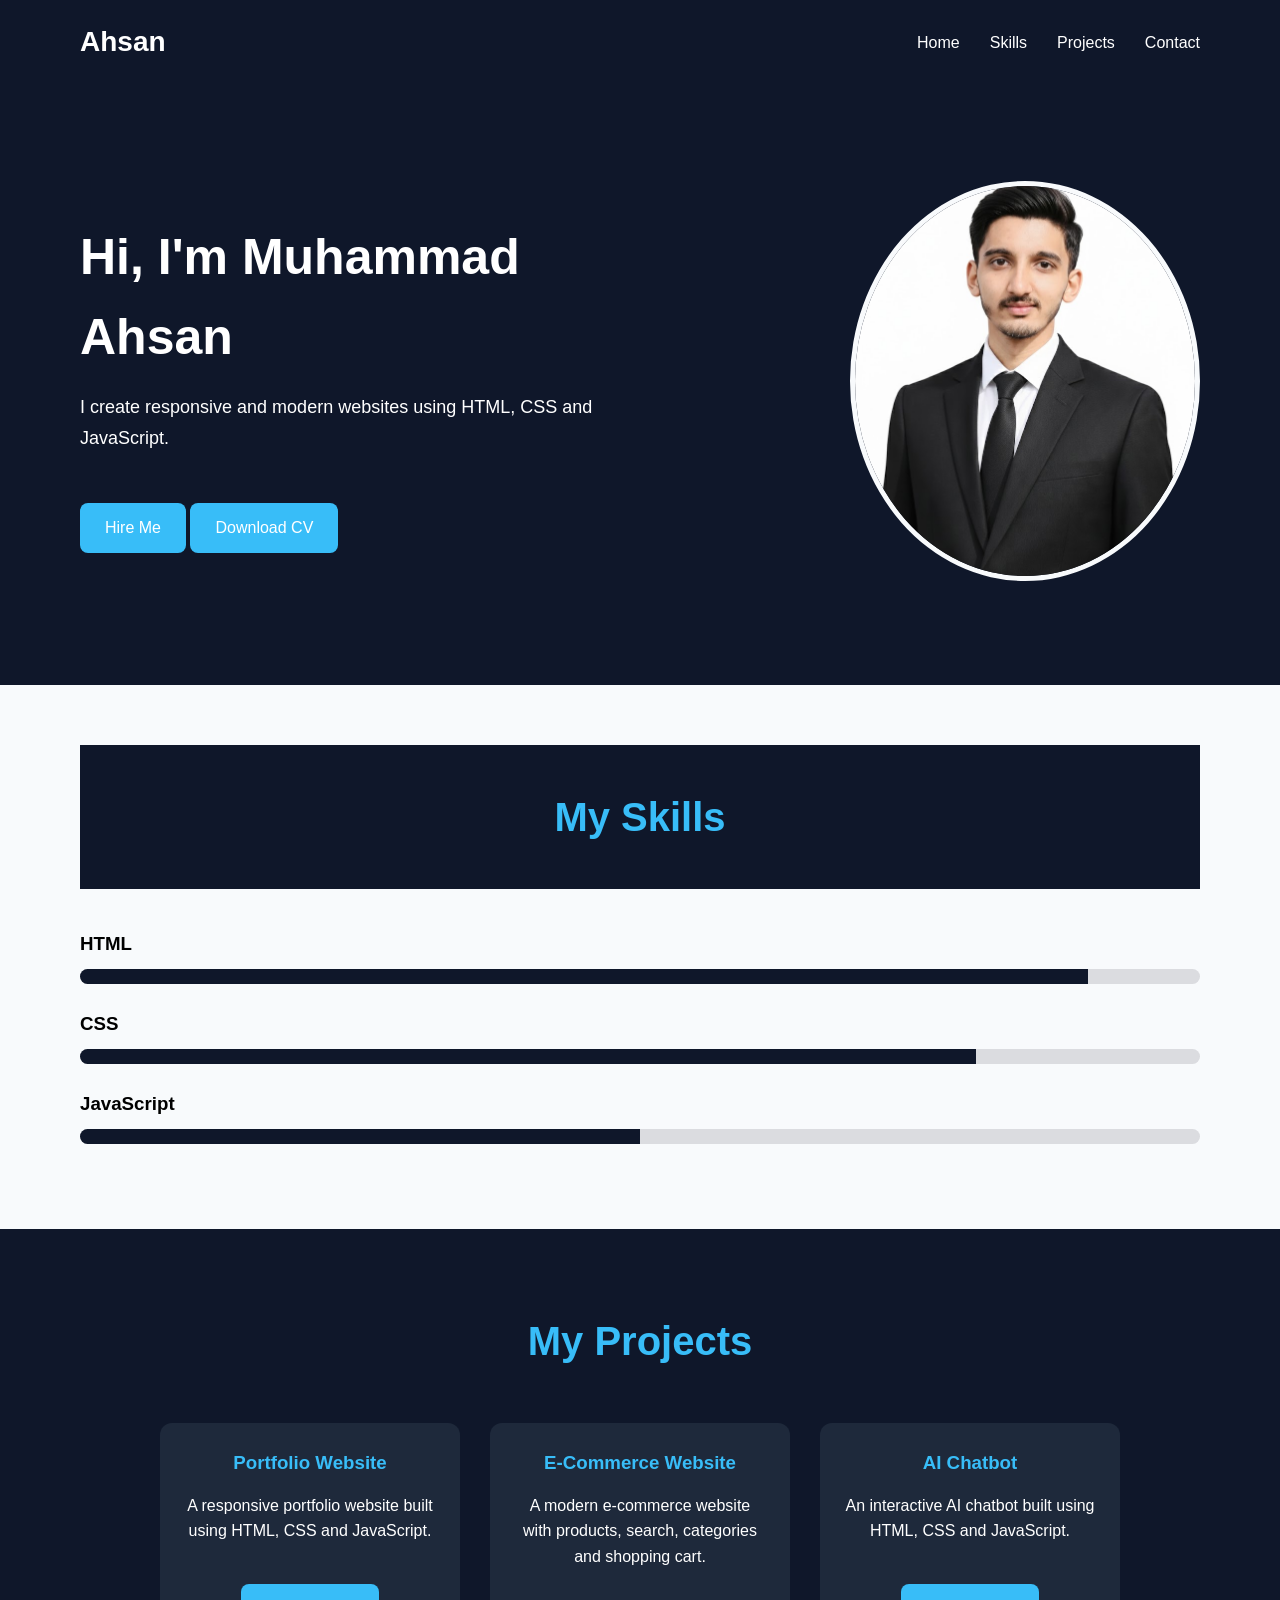
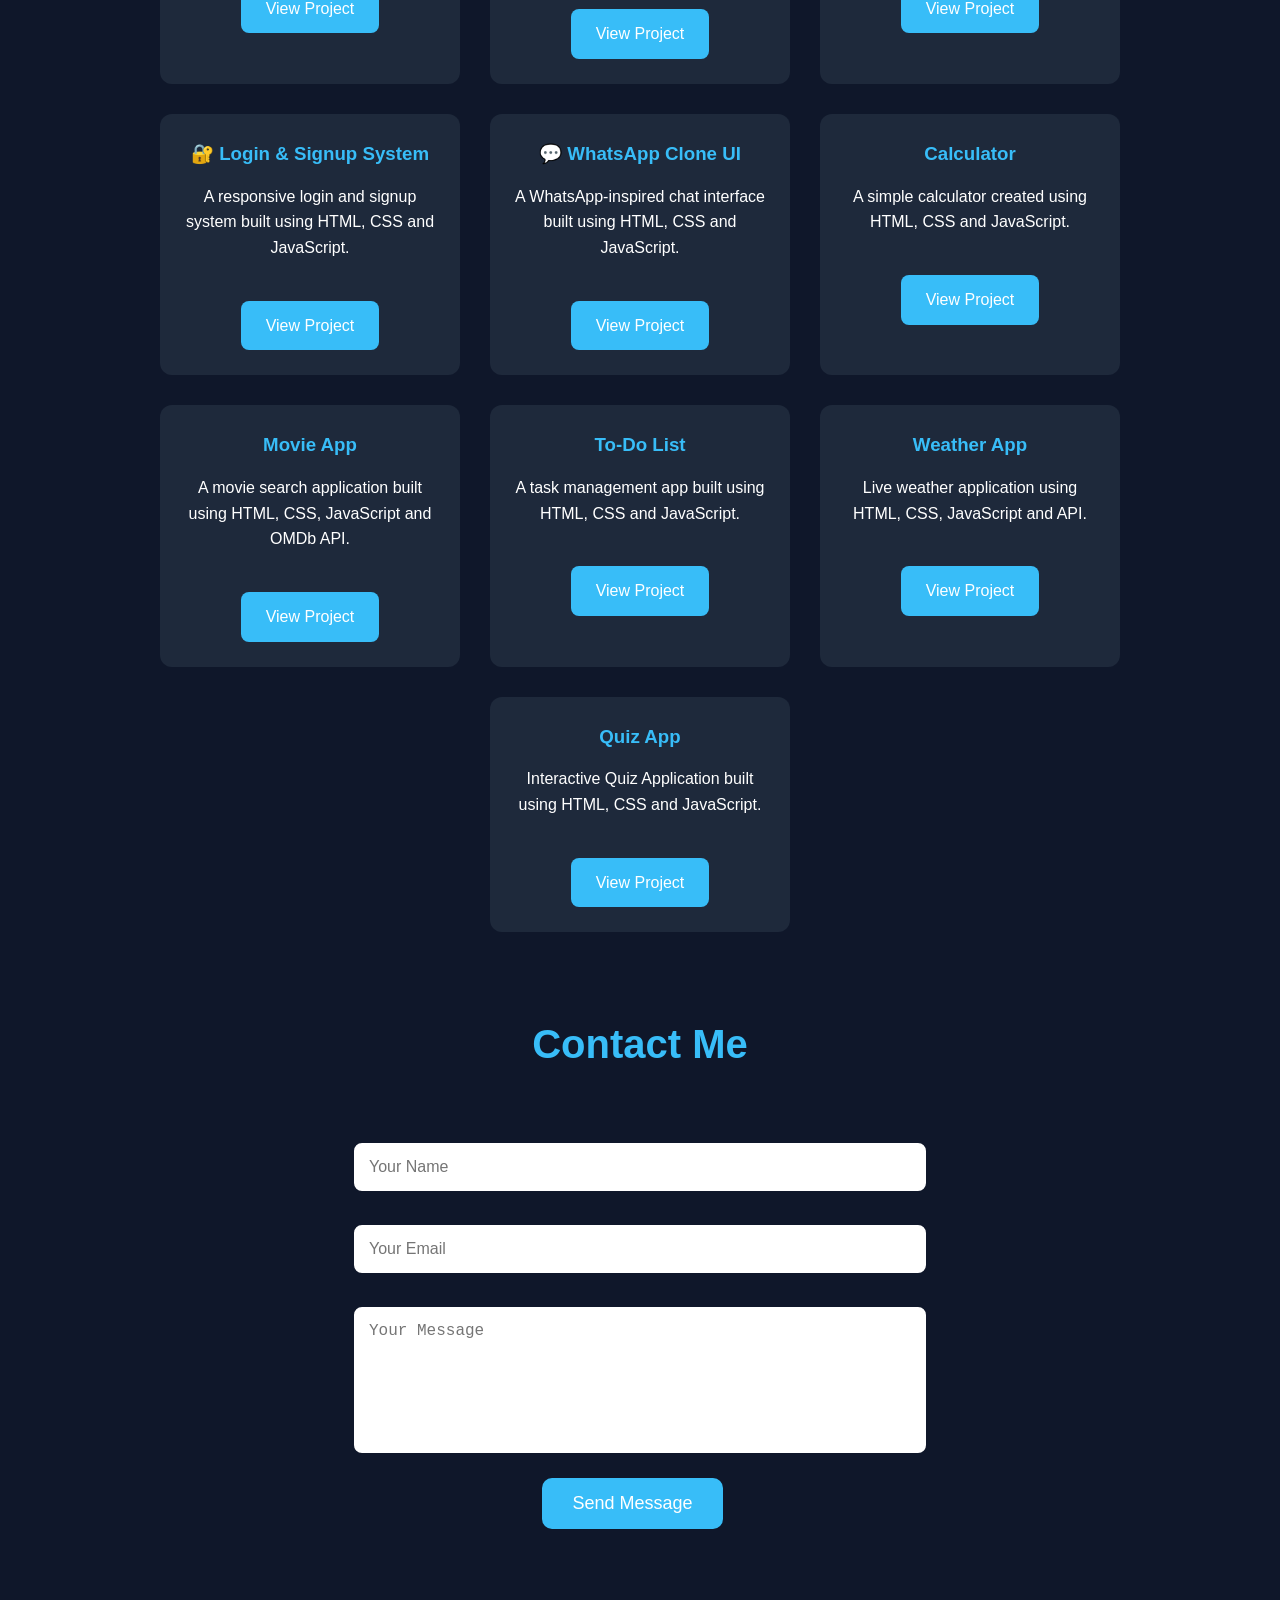
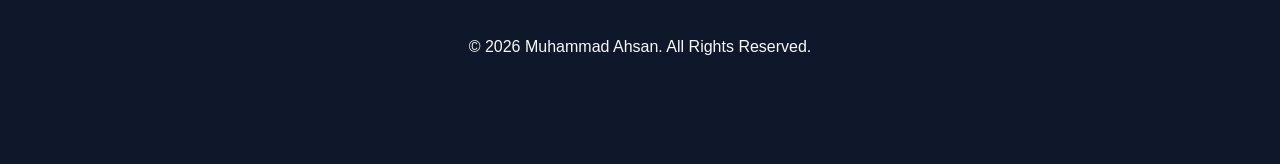
==== index.html @ dd54e386 "Add files via upload" ====
<!DOCTYPE html>
<html lang="en">
<head>
    <meta charset="UTF-8">
    <meta name="viewport" content="width=device-width, initial-scale=1.0">
    <title>Muhammad Ahsan Portfolio</title>

    <link rel="stylesheet" href="style.css">
</head>

<body>

    <!-- Navbar -->
    <nav>

        <div class="logo">Ahsan</div>

        <ul>
            <li><a href="#home">Home</a></li>
            <li><a href="#skills">Skills</a></li>
            <li><a href="#projects">Projects</a></li>
            <li><a href="#contact">Contact</a></li>
        </ul>

    </nav>
    <!-- Hero Section -->
<section id="home" class="hero">

    <div class="hero-text">

        <h1 id="aboutText">Hi, I'm Muhammad Ahsan</h1>

        <p>
            I create responsive and modern websites using HTML, CSS and JavaScript.
        </p>

        <div class="hero-buttons">

            <a href="#contact" class="btn">
                Hire Me
            </a>
<a href="Muhammad%20Ahsan.pdf" download="Muhammad-Ahsan-CV.pdf" class="btn">
    Download CV
</a>
        </div>

    </div>

    <div class="hero-image">

        <img src="profile.jpg" alt="Muhammad Ahsan">

    </div>

</section>
        
    <!-- Skills -->
    <section id="skills">

        <h2>My Skills</h2>

        <div class="skill">
            <h3>HTML</h3>
            <div class="skill-bar">
                <div class="html"></div>
            </div>
        </div>

        <div class="skill">
            <h3>CSS</h3>
            <div class="skill-bar">
                <div class="css"></div>
            </div>
        </div>

        <div class="skill">
            <h3>JavaScript</h3>
            <div class="skill-bar">
                <div class="js"></div>
            </div>
        </div>

    </section>
<!-- Projects -->
<section id="projects">

    <h2>My Projects</h2>

    <div class="project-container">

        <!-- Portfolio -->
        <div class="project-card">

            <h3>Portfolio Website</h3>

            <p>
                A responsive portfolio website built using HTML, CSS and JavaScript.
            </p>

            <a href="#home" class="btn">View Project</a>

        </div>
<div class="project-card">

    <h3>E-Commerce Website</h3>

    <p>
        A modern e-commerce website with products,
        search, categories and shopping cart.
    </p>

    <a href="ecommerce.html" class="btn">
        View Project
    </a>

</div>

  <div class="project-card">

            <h3>AI Chatbot</h3>

            <p>
                An interactive AI chatbot built using
    HTML, CSS and JavaScript.
            </p>

            <a href="ai-chatbot.html" class="btn">
    View Project
</a>

        </div>
         <div class="project-card">
<h3>🔐 Login & Signup System</h3>

<p>
    A responsive login and signup system built using
    HTML, CSS and JavaScript.
</p>

<a href="login.html" class="btn">
    View Project
</a>
</div>
        <div class="project-card">
        <h3>💬 WhatsApp Clone UI</h3>

<p>
    A WhatsApp-inspired chat interface built using
    HTML, CSS and JavaScript.
</p>

<a href="whatsapp.html" class="btn">
    View Project
</a>
</div>
        <!-- Calculator -->
        <div class="project-card">

            <h3>Calculator</h3>

            <p>
                A simple calculator created using HTML, CSS and JavaScript.
            </p>

            <a href="calculator.html" class="btn">View Project</a>

        </div>
<!-- Movie App -->
<div class="project-card">

    <h3>Movie App</h3>

    <p>
        A movie search application built using
        HTML, CSS, JavaScript and OMDb API.
    </p>

    <a href="movie.html" class="btn">
        View Project
    </a>

</div>
        <!-- Landing Page -->
        
<div class="project-card">

    <h3>To-Do List</h3>

    <p>
        A task management app built using HTML, CSS and JavaScript.
    </p>

    <a href="todo.html" class="btn">View Project</a>

</div>
<div class="project-card">

    <h3>Weather App</h3>

    <p>
        Live weather application using HTML, CSS, JavaScript and API.
    </p>

    <a href="weather.html" class="btn">View Project</a>

</div>
<div class="project-card">
    <h3>Quiz App</h3>

    <p>
        Interactive Quiz Application built using HTML, CSS and JavaScript.
    </p>

    <a href="quiz.html" class="btn">View Project</a>
</div>

    </div>



    <!-- Contact -->
    <section id="contact" class="contact">

        <h2>Contact Me</h2>

        <form>

            <input type="text" placeholder="Your Name">

            <input type="email" placeholder="Your Email">

            <textarea placeholder="Your Message"></textarea>

            <button type="submit">Send Message</button>

        </form>

    </section>

    <!-- Footer -->
    <footer>

        <p>&copy; 2026 Muhammad Ahsan. All Rights Reserved.</p>

    </footer>

    <!-- JavaScript -->
    <script src="script.js"></script>
</body>
</html>
---- style.css ----
/* =========================
   GLOBAL
========================= */

* {
    margin: 0;
    padding: 0;
    box-sizing: border-box;
}

html {
    scroll-behavior: smooth;
}

body {
    font-family: Arial, sans-serif;
    line-height: 1.6;
}


/* =========================
   NAVBAR
========================= */

nav {
    display: flex;
    justify-content: space-between;
    align-items: center;
    padding: 20px 80px;
    background: #0f172a;
    position: sticky;
    top: 0;
    z-index: 1000;
}

.logo {
    font-size: 28px;
    color: white;
    font-weight: bold;
}

nav ul {
    display: flex;
    list-style: none;
}

nav ul li {
    margin-left: 30px;
}

nav ul li a {
    color: white;
    text-decoration: none;
    transition: 0.3s;
}

nav ul li a:hover {
    color: #38bdf8;
}


/* =========================
   HERO SECTION
========================= */

.hero {
    display: flex;
    justify-content: space-between;
    align-items: center;
    padding: 80px;
    background: #0f172a;
    color: white;
    min-height: 600px;
}

.hero-text {
    width: 50%;
}

.hero-text h1 {
    font-size: 50px;
    margin-bottom: 15px;
}

.hero-text h3 {
    color: #38bdf8;
    margin-bottom: 20px;
    font-size: 25px;
    transition: opacity 0.4s ease;
}

.hero-text p {
    font-size: 18px;
    line-height: 1.7;
    margin-bottom: 30px;
}

.hero-image img {
    width: 350px;
    height: 400px;
    border-radius: 50%;
    object-fit: cover;
    border: 5px solid #f8fafc;
    transition: 0.5s;
}

.hero-image img:hover {
    transform: scale(1.05);
}


/* =========================
   BUTTONS
========================= */

button {
    padding: 12px 25px;
    border: none;
    background: #0f172a;
    color: white;
    border-radius: 5px;
    cursor: pointer;
    margin-right: 15px;
    transition: 0.3s;
    border: 2px solid white;
}

button:hover {
    background: #0284c7;
    box-shadow: 0 10px 25px rgba(0, 0, 0, 0.3);
}

.btn {
    display: inline-block;
    margin-top: 20px;
    padding: 12px 25px;
    background: #38bdf8;
    color: white;
    text-decoration: none;
    border-radius: 8px;
    transition: 0.3s;
}

.btn:hover {
    background: #0284c7;
    transform: scale(1.05);
    color: white;
}

.btn2 {
    background: #0f172a;
    border: 2px solid white;
}

.btn2:hover {
    background: white;
    color: #0f172a;
}


/* =========================
   PRACTICE SECTION
========================= */

#practice {
    padding: 50px;
    text-align: center;
    color: #38bdf8;
}

#practice input {
    width: 300px;
    padding: 12px;
    border: 2px solid #38bdf8;
    border-radius: 8px;
    margin-right: 10px;
    font-size: 16px;
}

#practice button {
    padding: 12px 25px;
}


/* =========================
   CALCULATOR
========================= */

#calculator {
    padding: 60px;
    text-align: center;
    background: #f8fafc;
}

#calculator input {
    width: 200px;
    padding: 10px;
    margin: 10px;
    border: 2px solid #38bdf8;
    border-radius: 8px;
    font-size: 16px;
}

#calculator button {
    padding: 10px 20px;
    color: #f8fafc;
    background-color: #38bdf8;
}

#answer {
    margin-top: 20px;
    color: #0f172a;
}


/* =========================
   SKILLS SECTION
========================= */

#skills {
    padding: 60px 80px;
    background: #f8fafc;
}

#skills h1 {
    background: #0f172a;
    padding: 40px 20px;
    text-align: center;
    color: #38bdf8;
}

#skills h2 {
    padding: 40px 20px;
    text-align: center;
    color: #38bdf8;
    margin-bottom: 40px;
    font-size: 40px;
    background-color: #0f172a;
}

.skill {
    margin-bottom: 25px;
}

.skill h3 {
    margin-bottom: 10px;
}

.skill-bar {
    width: 100%;
    height: 15px;
    background: #dbdce0;
    border-radius: 10px;
    overflow: hidden;
}

.html {
    width: 90%;
    height: 100%;
    background: #0f172a;
}

.css {
    width: 80%;
    height: 100%;
    background: #0f172a;
}

.js {
    width: 50%;
    height: 100%;
    background: #0f172a;
}


/* =========================
   PROJECTS SECTION
========================= */

#projects {
    padding: 80px;
    background: #0f172a;
    color: white;
}

#projects h2 {
    text-align: center;
    color: #38bdf8;
    font-size: 40px;
    margin-bottom: 50px;
}

.project-container {
    display: flex;
    justify-content: center;
    gap: 30px;
    flex-wrap: wrap;
}

.project-card {
    width: 300px;
    background: #1e293b;
    padding: 25px;
    border-radius: 12px;
    text-align: center;
    transition: 0.3s;
}

.project-card h3 {
    color: #38bdf8;
    margin-bottom: 15px;
}

.project-card p {
    margin-bottom: 20px;
    line-height: 1.6;
}

.project-card:hover {
    transform: translateY(-10px);
    box-shadow: 0 15px 30px rgba(0, 0, 0, 0.4);
}


/* Project Button */

.project-card .btn {
    display: inline-block;
    padding: 12px 25px;
    background: #38bdf8;
    color: white;
    text-decoration: none;
    border-radius: 8px;
    font-size: 16px;
    font-weight: 400;
    transition: 0.3s;
}

.project-card .btn:hover {
    background: #0284c7;
    transform: translateY(-3px);
    box-shadow: 0 10px 20px rgba(0, 0, 0, 0.3);
}


/* =========================
   CONTACT SECTION
========================= */

.contact {
    padding: 80px;
    background: #0f172a;
    text-align: center;
}

.contact h2 {
    font-size: 40px;
    color: #38bdf8;
    margin-bottom: 40px;
}

.contact form {
    width: 60%;
    margin: auto;
}

.contact input,
.contact textarea {
    width: 100%;
    padding: 15px;
    margin: 15px 0;
    border: 2px solid #0f172a;
    border-radius: 10px;
    font-size: 16px;
    outline: none;
}

.contact textarea {
    height: 150px;
    resize: none;
}

.contact button {
    padding: 15px 30px;
    background: #38bdf8;
    color: white;
    border: none;
    border-radius: 10px;
    cursor: pointer;
    font-size: 18px;
    transition: 0.3s;
}

.contact button:hover {
    background: #0f172a;
    transform: scale(1.05);
}


/* =========================
   FOOTER
========================= */

footer {
    background: #0f172a;
    color: #f8fafc;
    text-align: center;
    padding: 25px;
    font-size: 16px;
}


/* =========================
   MOBILE RESPONSIVE
========================= */

@media (max-width: 768px) {

    /* Navbar */

    nav {
        flex-direction: column;
        padding: 20px;
    }

    nav ul {
        flex-direction: column;
        align-items: center;
        margin-top: 20px;
        width: 100%;
    }

    nav ul li {
        margin: 10px 0;
    }


    /* Hero */

    .hero {
        flex-direction: column-reverse;
        text-align: center;
        padding: 50px 20px;
        min-height: auto;
    }

    .hero-text {
        width: 100%;
    }

    .hero-text h1 {
        font-size: 36px;
    }

    .hero-text h3 {
        font-size: 21px;
    }

    .hero-text p {
        font-size: 16px;
    }

    .hero-image img {
        width: 220px;
        height: 220px;
        margin-bottom: 30px;
    }


    /* Buttons */

    .hero .btn {
        margin: 8px 4px;
    }


    /* Skills */

    #skills {
        padding: 50px 20px;
    }

    #skills h2 {
        font-size: 30px;
        padding: 30px 10px;
    }


    /* Projects */

    #projects {
        padding: 50px 20px;
    }

    #projects h2 {
        font-size: 30px;
    }

    .project-container {
        flex-direction: column;
        align-items: center;
    }

    .project-card {
        width: 100%;
        max-width: 350px;
    }


    /* Contact */

    .contact {
        padding: 50px 20px;
    }

    .contact h2 {
        font-size: 30px;
    }

    .contact form {
        width: 100%;
    }


    /* Practice */

    #practice {
        padding: 40px 20px;
    }

    #practice input {
        width: 100%;
        margin: 10px 0;
    }

    #practice button {
        margin: 10px 0;
    }


    /* Calculator */

    #calculator {
        padding: 40px 20px;
    }

    #calculator input {
        width: 90%;
    }

}
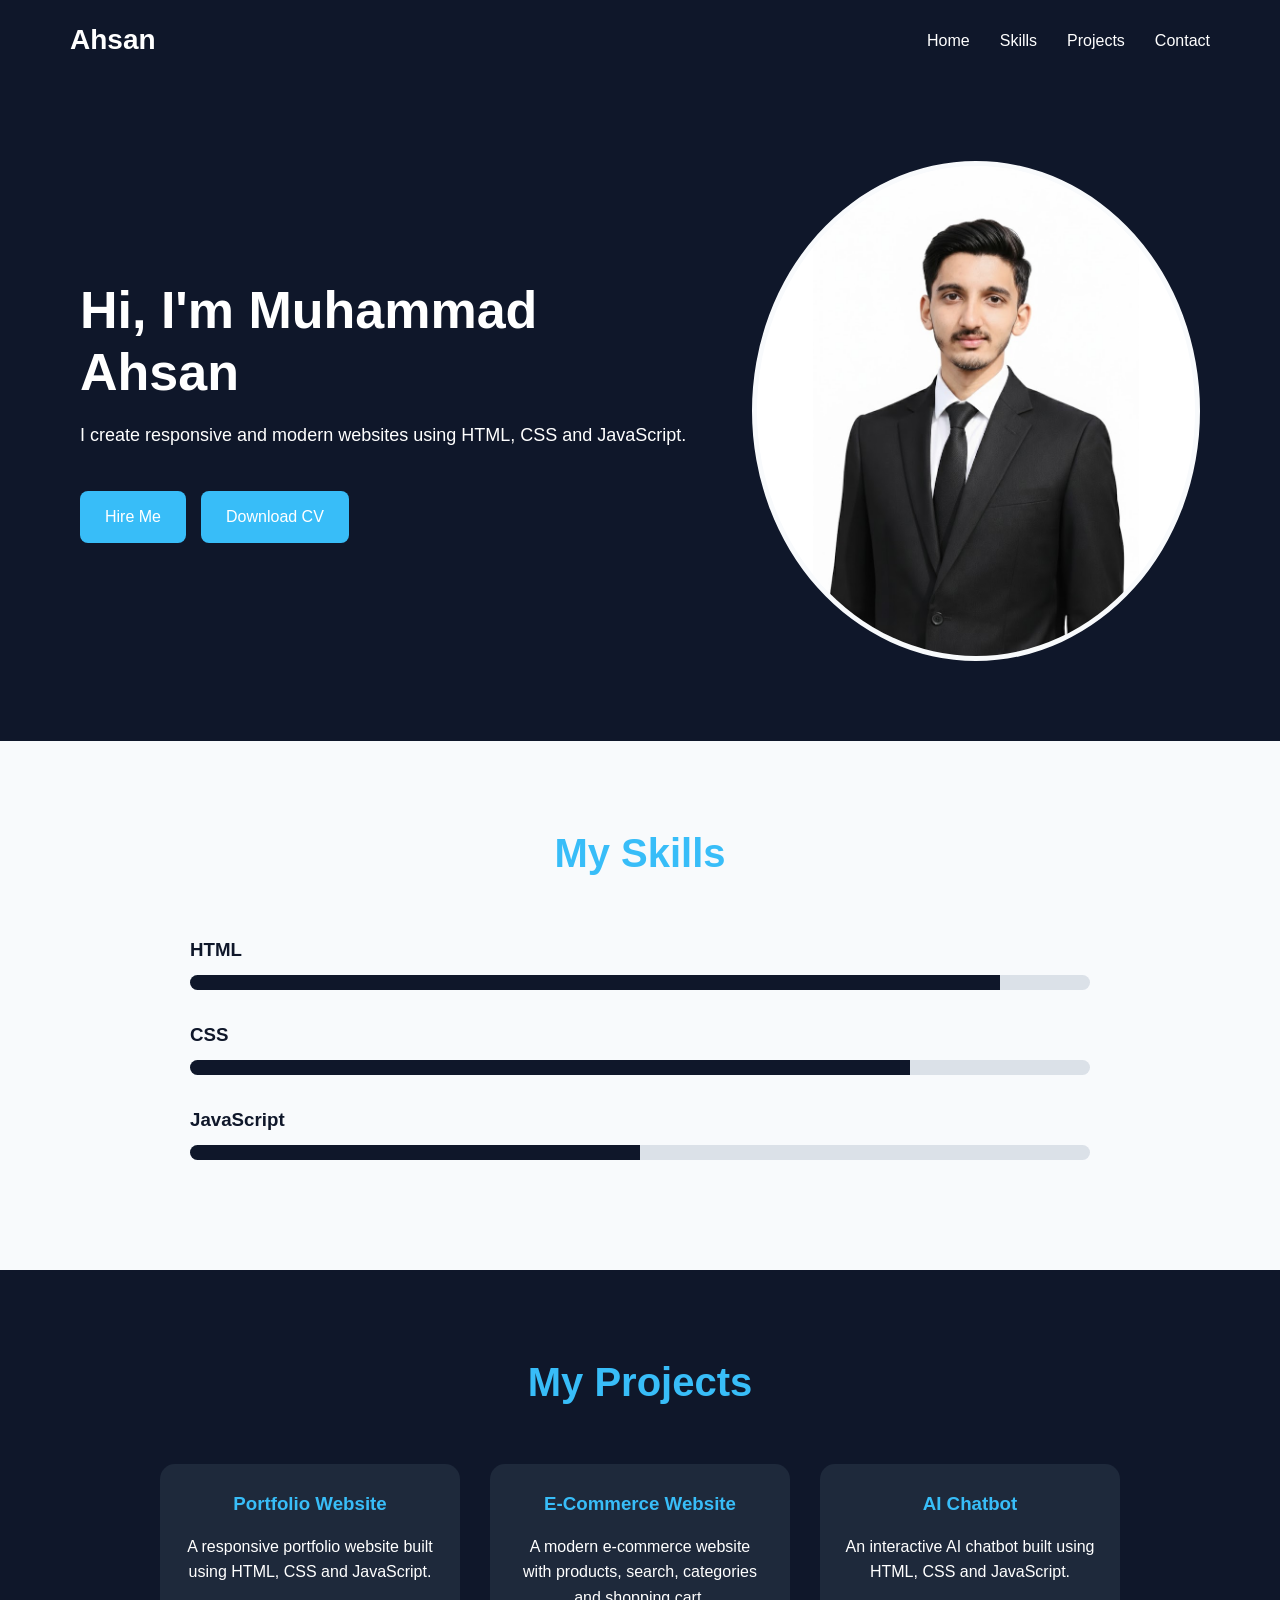
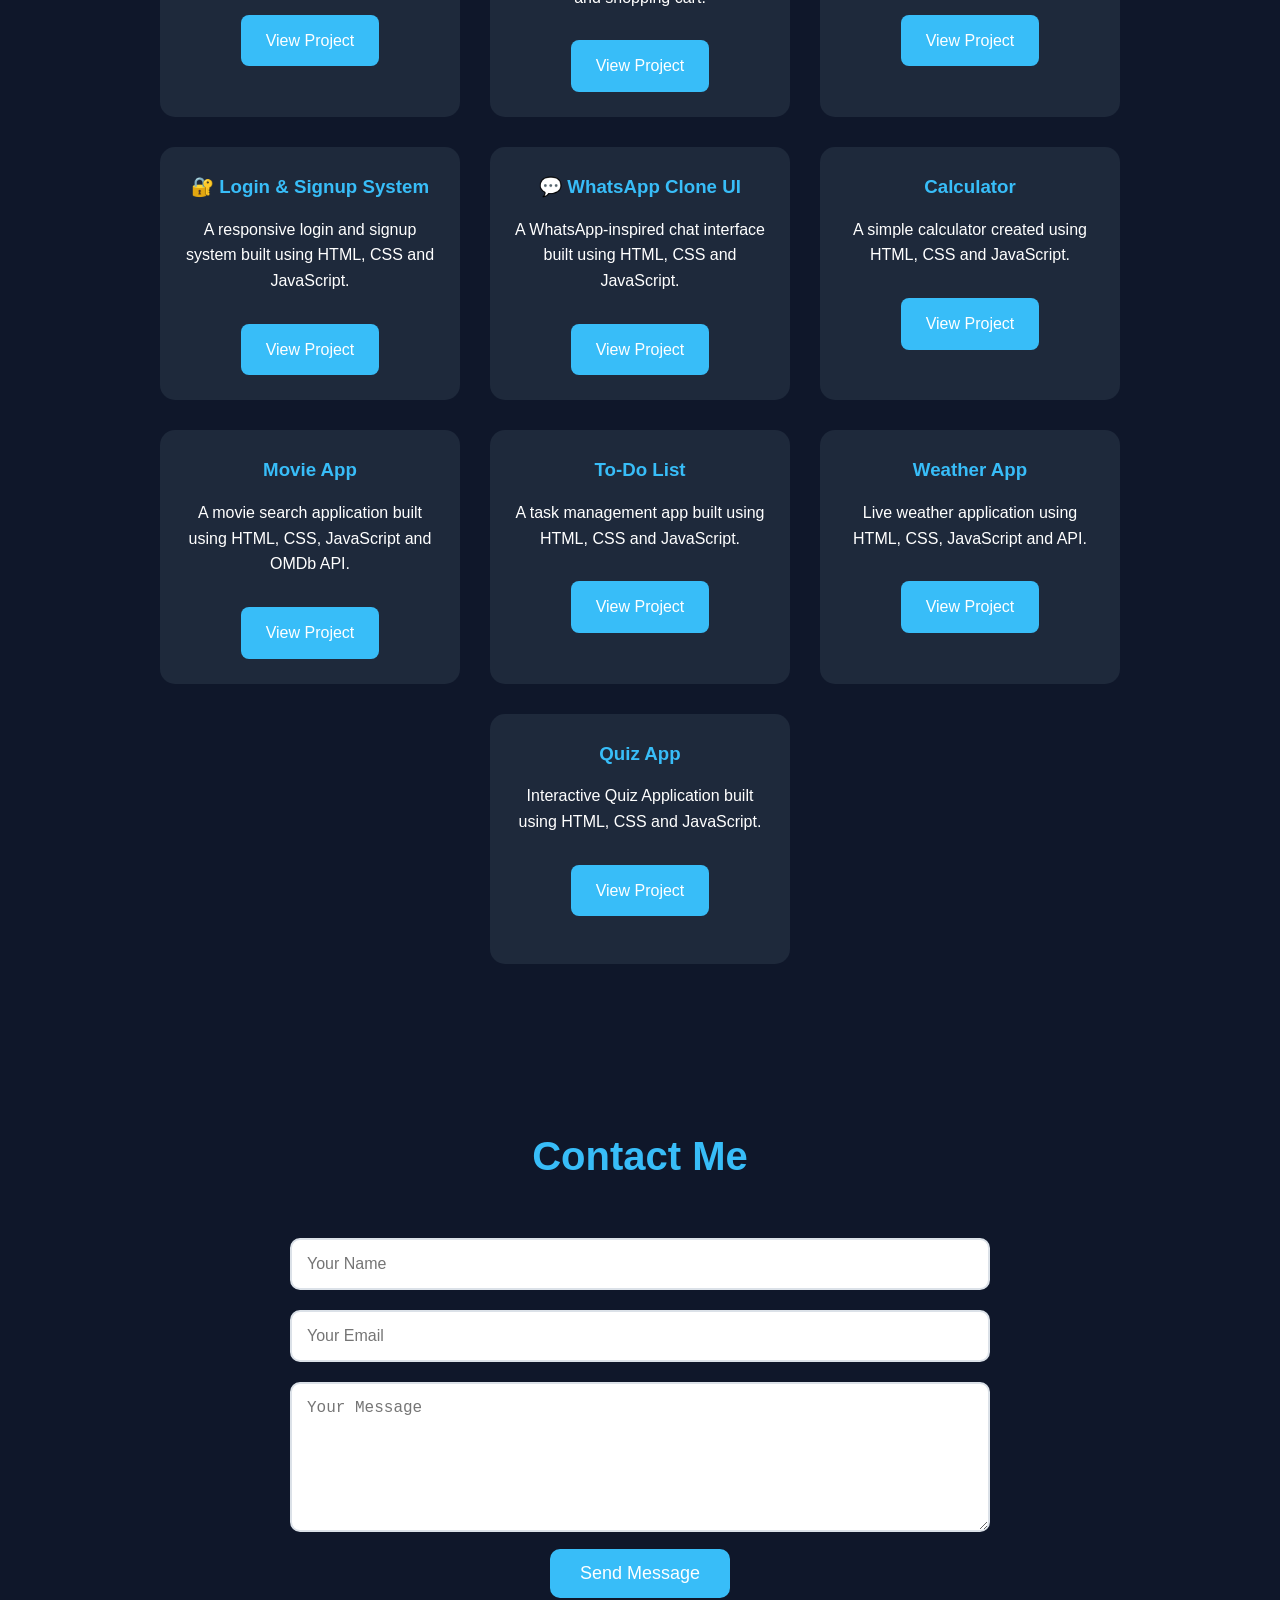
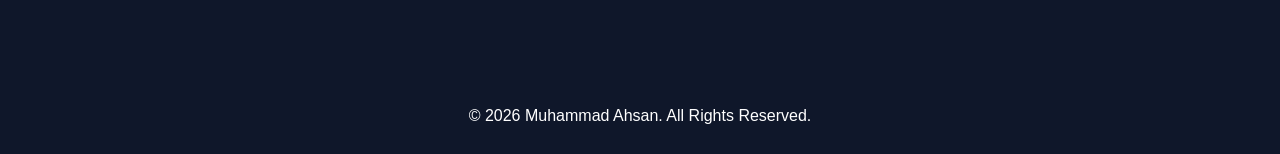
==== commit 7f20ec29: "Modify contact Updated contact form to use Formspree for submissions." ====
--- a/index.html
+++ b/index.html
@@ -215,23 +215,42 @@
 </div>
 
     </div>
-
-
+    </section>
 
     <!-- Contact -->
     <section id="contact" class="contact">
 
         <h2>Contact Me</h2>
 
-        <form>
-
-            <input type="text" placeholder="Your Name">
-
-            <input type="email" placeholder="Your Email">
-
-            <textarea placeholder="Your Message"></textarea>
-
-            <button type="submit">Send Message</button>
+        <form id="contactForm"
+              action="https://formspree.io/f/xeaqzrle"
+              method="POST">
+
+            <input
+                type="text"
+                name="name"
+                placeholder="Your Name"
+                required
+            >
+
+            <input
+                type="email"
+                name="email"
+                placeholder="Your Email"
+                required
+            >
+
+            <textarea
+                name="message"
+                placeholder="Your Message"
+                required
+            ></textarea>
+
+            <button type="submit" id="sendBtn">
+                Send Message
+            </button>
+
+            <p id="formMessage"></p>
 
         </form>
 
@@ -239,12 +258,11 @@
 
     <!-- Footer -->
     <footer>
-
         <p>&copy; 2026 Muhammad Ahsan. All Rights Reserved.</p>
-
     </footer>
 
     <!-- JavaScript -->
     <script src="script.js"></script>
+
 </body>
-</html>+</html>
--- a/style.css
+++ b/style.css
@@ -15,6 +15,12 @@
 body {
     font-family: Arial, sans-serif;
     line-height: 1.6;
+    overflow-x: hidden;
+    background: #f8fafc;
+}
+
+a {
+    text-decoration: none;
 }
 
 
@@ -23,10 +29,11 @@
 ========================= */
 
 nav {
+    width: 100%;
     display: flex;
     justify-content: space-between;
     align-items: center;
-    padding: 20px 80px;
+    padding: 18px 70px;
     background: #0f172a;
     position: sticky;
     top: 0;
@@ -41,16 +48,18 @@
 
 nav ul {
     display: flex;
+    align-items: center;
+    gap: 30px;
     list-style: none;
 }
 
 nav ul li {
-    margin-left: 30px;
+    margin: 0;
 }
 
 nav ul li a {
     color: white;
-    text-decoration: none;
+    font-size: 16px;
     transition: 0.3s;
 }
 
@@ -60,52 +69,69 @@
 
 
 /* =========================
-   HERO SECTION
+   HERO
 ========================= */
 
 .hero {
+    min-height: 650px;
     display: flex;
     justify-content: space-between;
     align-items: center;
+    gap: 60px;
     padding: 80px;
     background: #0f172a;
     color: white;
-    min-height: 600px;
 }
 
 .hero-text {
-    width: 50%;
+    width: 55%;
 }
 
 .hero-text h1 {
-    font-size: 50px;
+    font-size: 52px;
+    line-height: 1.2;
     margin-bottom: 15px;
 }
 
 .hero-text h3 {
     color: #38bdf8;
+    font-size: 26px;
     margin-bottom: 20px;
-    font-size: 25px;
-    transition: opacity 0.4s ease;
 }
 
 .hero-text p {
     font-size: 18px;
-    line-height: 1.7;
+    line-height: 1.8;
     margin-bottom: 30px;
+    max-width: 650px;
+}
+
+
+/* =========================
+   PROFILE IMAGE
+========================= */
+
+.hero-image {
+    width: 40%;
+    display: flex;
+    justify-content: center;
+    align-items: center;
 }
 
 .hero-image img {
-    width: 350px;
-    height: 400px;
-    border-radius: 50%;
-    object-fit: cover;
+    width: 450px;
+    height: 500px;
+    border-radius: 60%;
+    object-fit: contain;
+    object-position: center;
+    background: white;
     border: 5px solid #f8fafc;
-    transition: 0.5s;
+    display: block;
+    transition: 0.4s ease;
 }
 
 .hero-image img:hover {
-    transform: scale(1.05);
+    transform: scale(1.03);
 }
 
 
@@ -113,42 +139,31 @@
    BUTTONS
 ========================= */
 
-button {
-    padding: 12px 25px;
-    border: none;
-    background: #0f172a;
-    color: white;
-    border-radius: 5px;
-    cursor: pointer;
-    margin-right: 15px;
-    transition: 0.3s;
-    border: 2px solid white;
-}
-
-button:hover {
-    background: #0284c7;
-    box-shadow: 0 10px 25px rgba(0, 0, 0, 0.3);
+.hero-buttons {
+    display: flex;
+    align-items: center;
+    gap: 15px;
+    flex-wrap: wrap;
 }
 
 .btn {
     display: inline-block;
-    margin-top: 20px;
-    padding: 12px 25px;
+    padding: 13px 25px;
+    margin-top: 10px;
     background: #38bdf8;
     color: white;
-    text-decoration: none;
     border-radius: 8px;
+    font-size: 16px;
     transition: 0.3s;
 }
 
 .btn:hover {
     background: #0284c7;
-    transform: scale(1.05);
-    color: white;
+    transform: translateY(-3px);
 }
 
 .btn2 {
-    background: #0f172a;
+    background: transparent;
     border: 2px solid white;
 }
 
@@ -159,21 +174,52 @@
 
 
 /* =========================
-   PRACTICE SECTION
+   ABOUT
+========================= */
+
+#about {
+    padding: 80px 20px;
+    text-align: center;
+    background: #f8fafc;
+}
+
+#about h2 {
+    color: #38bdf8;
+    font-size: 40px;
+    margin-bottom: 25px;
+}
+
+#about p {
+    max-width: 800px;
+    margin: auto;
+    color: #0f172a;
+    font-size: 18px;
+    line-height: 1.8;
+}
+
+
+/* =========================
+   PRACTICE
 ========================= */
 
 #practice {
-    padding: 50px;
-    text-align: center;
-    color: #38bdf8;
+    padding: 60px 20px;
+    text-align: center;
+    background: #f8fafc;
+}
+
+#practice h2 {
+    color: #38bdf8;
+    margin-bottom: 25px;
 }
 
 #practice input {
     width: 300px;
+    max-width: 90%;
     padding: 12px;
     border: 2px solid #38bdf8;
     border-radius: 8px;
-    margin-right: 10px;
+    margin: 8px;
     font-size: 16px;
 }
 
@@ -187,14 +233,15 @@
 ========================= */
 
 #calculator {
-    padding: 60px;
+    padding: 70px 20px;
     text-align: center;
     background: #f8fafc;
 }
 
 #calculator input {
     width: 200px;
-    padding: 10px;
+    max-width: 90%;
+    padding: 12px;
     margin: 10px;
     border: 2px solid #38bdf8;
     border-radius: 8px;
@@ -202,9 +249,10 @@
 }
 
 #calculator button {
-    padding: 10px 20px;
-    color: #f8fafc;
-    background-color: #38bdf8;
+    padding: 12px 25px;
+    color: white;
+    background: #38bdf8;
+    border: none;
 }
 
 #answer {
@@ -214,43 +262,36 @@
 
 
 /* =========================
-   SKILLS SECTION
+   SKILLS
 ========================= */
 
 #skills {
-    padding: 60px 80px;
+    padding: 80px;
     background: #f8fafc;
 }
 
-#skills h1 {
-    background: #0f172a;
-    padding: 40px 20px;
-    text-align: center;
-    color: #38bdf8;
-}
-
 #skills h2 {
-    padding: 40px 20px;
-    text-align: center;
-    color: #38bdf8;
-    margin-bottom: 40px;
+    text-align: center;
+    color: #38bdf8;
     font-size: 40px;
-    background-color: #0f172a;
+    margin-bottom: 50px;
 }
 
 .skill {
-    margin-bottom: 25px;
+    max-width: 900px;
+    margin: 0 auto 30px;
 }
 
 .skill h3 {
     margin-bottom: 10px;
+    color: #0f172a;
 }
 
 .skill-bar {
     width: 100%;
     height: 15px;
-    background: #dbdce0;
-    border-radius: 10px;
+    background: #dbe1e8;
+    border-radius: 20px;
     overflow: hidden;
 }
 
@@ -274,7 +315,7 @@
 
 
 /* =========================
-   PROJECTS SECTION
+   PROJECTS
 ========================= */
 
 #projects {
@@ -299,9 +340,10 @@
 
 .project-card {
     width: 300px;
+    min-height: 250px;
     background: #1e293b;
     padding: 25px;
-    border-radius: 12px;
+    border-radius: 15px;
     text-align: center;
     transition: 0.3s;
 }
@@ -321,34 +363,18 @@
     box-shadow: 0 15px 30px rgba(0, 0, 0, 0.4);
 }
 
-
-/* Project Button */
-
 .project-card .btn {
     display: inline-block;
-    padding: 12px 25px;
-    background: #38bdf8;
-    color: white;
-    text-decoration: none;
-    border-radius: 8px;
-    font-size: 16px;
-    font-weight: 400;
-    transition: 0.3s;
-}
-
-.project-card .btn:hover {
-    background: #0284c7;
-    transform: translateY(-3px);
-    box-shadow: 0 10px 20px rgba(0, 0, 0, 0.3);
-}
-
-
-/* =========================
-   CONTACT SECTION
+    margin-top: 10px;
+}
+
+
+/* =========================
+   CONTACT
 ========================= */
 
 .contact {
-    padding: 80px;
+    padding: 80px 20px;
     background: #0f172a;
     text-align: center;
 }
@@ -361,6 +387,7 @@
 
 .contact form {
     width: 60%;
+    max-width: 700px;
     margin: auto;
 }
 
@@ -368,32 +395,35 @@
 .contact textarea {
     width: 100%;
     padding: 15px;
-    margin: 15px 0;
-    border: 2px solid #0f172a;
+    margin: 10px 0;
+    border: 2px solid #dbe1e8;
     border-radius: 10px;
     font-size: 16px;
     outline: none;
 }
 
+.contact input:focus,
+.contact textarea:focus {
+    border-color: #38bdf8;
+}
+
 .contact textarea {
     height: 150px;
-    resize: none;
+    resize: vertical;
 }
 
 .contact button {
-    padding: 15px 30px;
+    padding: 14px 30px;
     background: #38bdf8;
     color: white;
     border: none;
     border-radius: 10px;
     cursor: pointer;
     font-size: 18px;
-    transition: 0.3s;
 }
 
 .contact button:hover {
-    background: #0f172a;
-    transform: scale(1.05);
+    background: #0284c7;
 }
 
 
@@ -403,149 +433,242 @@
 
 footer {
     background: #0f172a;
-    color: #f8fafc;
+    color: white;
     text-align: center;
     padding: 25px;
-    font-size: 16px;
-}
-
-
-/* =========================
-   MOBILE RESPONSIVE
-========================= */
-
-@media (max-width: 768px) {
-
-    /* Navbar */
+}
+
+
+/* =========================
+   TABLET
+========================= */
+
+@media (max-width: 900px) {
 
     nav {
+        padding: 18px 25px;
+    }
+
+    nav ul {
+        gap: 15px;
+    }
+
+    .hero {
+        padding: 60px 30px;
+        gap: 30px;
+    }
+
+    .hero-text h1 {
+        font-size: 42px;
+    }
+
+    .hero-image img {
+        width: 280px;
+        height: 280px;
+    }
+
+    #skills,
+    #projects {
+        padding: 60px 30px;
+    }
+
+    .contact form {
+        width: 80%;
+    }
+}
+
+
+/* =========================
+   MOBILE
+========================= */
+
+@media (max-width: 600px) {
+
+    /* NAVBAR */
+
+    nav {
+        padding: 14px 12px;
+        gap: 8px;
+    }
+
+    .logo {
+        font-size: 21px;
+        flex-shrink: 0;
+    }
+
+    nav ul {
+        display: flex;
+        gap: 7px;
+        overflow-x: auto;
+        white-space: nowrap;
+        max-width: 75%;
+        scrollbar-width: none;
+    }
+
+    nav ul::-webkit-scrollbar {
+        display: none;
+    }
+
+    nav ul li {
+        flex-shrink: 0;
+    }
+
+    nav ul li a {
+        font-size: 12px;
+        padding: 3px;
+    }
+
+
+    /* HERO */
+
+    .hero {
+        min-height: auto;
         flex-direction: column;
-        padding: 20px;
-    }
-
-    nav ul {
-        flex-direction: column;
+        text-align: center;
+        padding: 45px 18px 55px;
+        gap: 25px;
+    }
+
+    .hero-image {
+        width: 100%;
+        display: flex;
+        justify-content: center;
         align-items: center;
-        margin-top: 20px;
-        width: 100%;
-    }
-
-    nav ul li {
-        margin: 10px 0;
-    }
-
-
-    /* Hero */
-
-    .hero {
-        flex-direction: column-reverse;
-        text-align: center;
-        padding: 50px 20px;
-        min-height: auto;
-    }
-
-    .hero-text {
-        width: 100%;
-    }
-
-    .hero-text h1 {
-        font-size: 36px;
-    }
-
-    .hero-text h3 {
-        font-size: 21px;
-    }
-
-    .hero-text p {
-        font-size: 16px;
     }
 
     .hero-image img {
         width: 220px;
         height: 220px;
-        margin-bottom: 30px;
-    }
-
-
-    /* Buttons */
-
-    .hero .btn {
-        margin: 8px 4px;
-    }
-
-
-    /* Skills */
+        border-radius: 50%;
+        object-fit: contain;
+        object-position: center;
+        border: 4px solid #f8fafc;
+        background: white;
+    }
+
+    .hero-text {
+        width: 100%;
+    }
+
+    .hero-text h1 {
+        font-size: 34px;
+        line-height: 1.2;
+    }
+
+    .hero-text h3 {
+        font-size: 21px;
+    }
+
+    .hero-text p {
+        font-size: 15px;
+        line-height: 1.7;
+    }
+
+
+    /* BUTTONS */
+
+    .hero-buttons {
+        justify-content: center;
+        gap: 10px;
+    }
+
+    .hero-buttons .btn {
+        padding: 11px 18px;
+        font-size: 14px;
+        margin-top: 5px;
+    }
+
+
+    /* ABOUT */
+
+    #about {
+        padding: 55px 20px;
+    }
+
+    #about h2 {
+        font-size: 32px;
+    }
+
+    #about p {
+        font-size: 15px;
+    }
+
+
+    /* SKILLS */
 
     #skills {
-        padding: 50px 20px;
+        padding: 55px 20px;
     }
 
     #skills h2 {
-        font-size: 30px;
-        padding: 30px 10px;
-    }
-
-
-    /* Projects */
+        font-size: 32px;
+    }
+
+
+    /* PROJECTS */
 
     #projects {
-        padding: 50px 20px;
+        padding: 55px 15px;
     }
 
     #projects h2 {
-        font-size: 30px;
+        font-size: 32px;
     }
 
     .project-container {
-        flex-direction: column;
-        align-items: center;
+        gap: 20px;
     }
 
     .project-card {
         width: 100%;
-        max-width: 350px;
-    }
-
-
-    /* Contact */
+        max-width: 340px;
+    }
+
+
+    /* CONTACT */
 
     .contact {
-        padding: 50px 20px;
+        padding: 55px 20px;
     }
 
     .contact h2 {
-        font-size: 30px;
+        font-size: 32px;
     }
 
     .contact form {
         width: 100%;
     }
 
-
-    /* Practice */
+    .contact input,
+    .contact textarea {
+        font-size: 15px;
+    }
+
+
+    /* CALCULATOR */
+
+    #calculator {
+        padding: 50px 15px;
+    }
+
+
+    /* PRACTICE */
 
     #practice {
-        padding: 40px 20px;
+        padding: 50px 15px;
     }
 
     #practice input {
         width: 100%;
-        margin: 10px 0;
-    }
-
-    #practice button {
-        margin: 10px 0;
-    }
-
-
-    /* Calculator */
-
-    #calculator {
-        padding: 40px 20px;
-    }
-
-    #calculator input {
-        width: 90%;
-    }
-
-}+        max-width: 350px;
+        margin: 8px 0;
+    }
+
+
+    /* FOOTER */
+
+    footer {
+        font-size: 14px;
+        padding: 20px 10px;
+    }
+}
